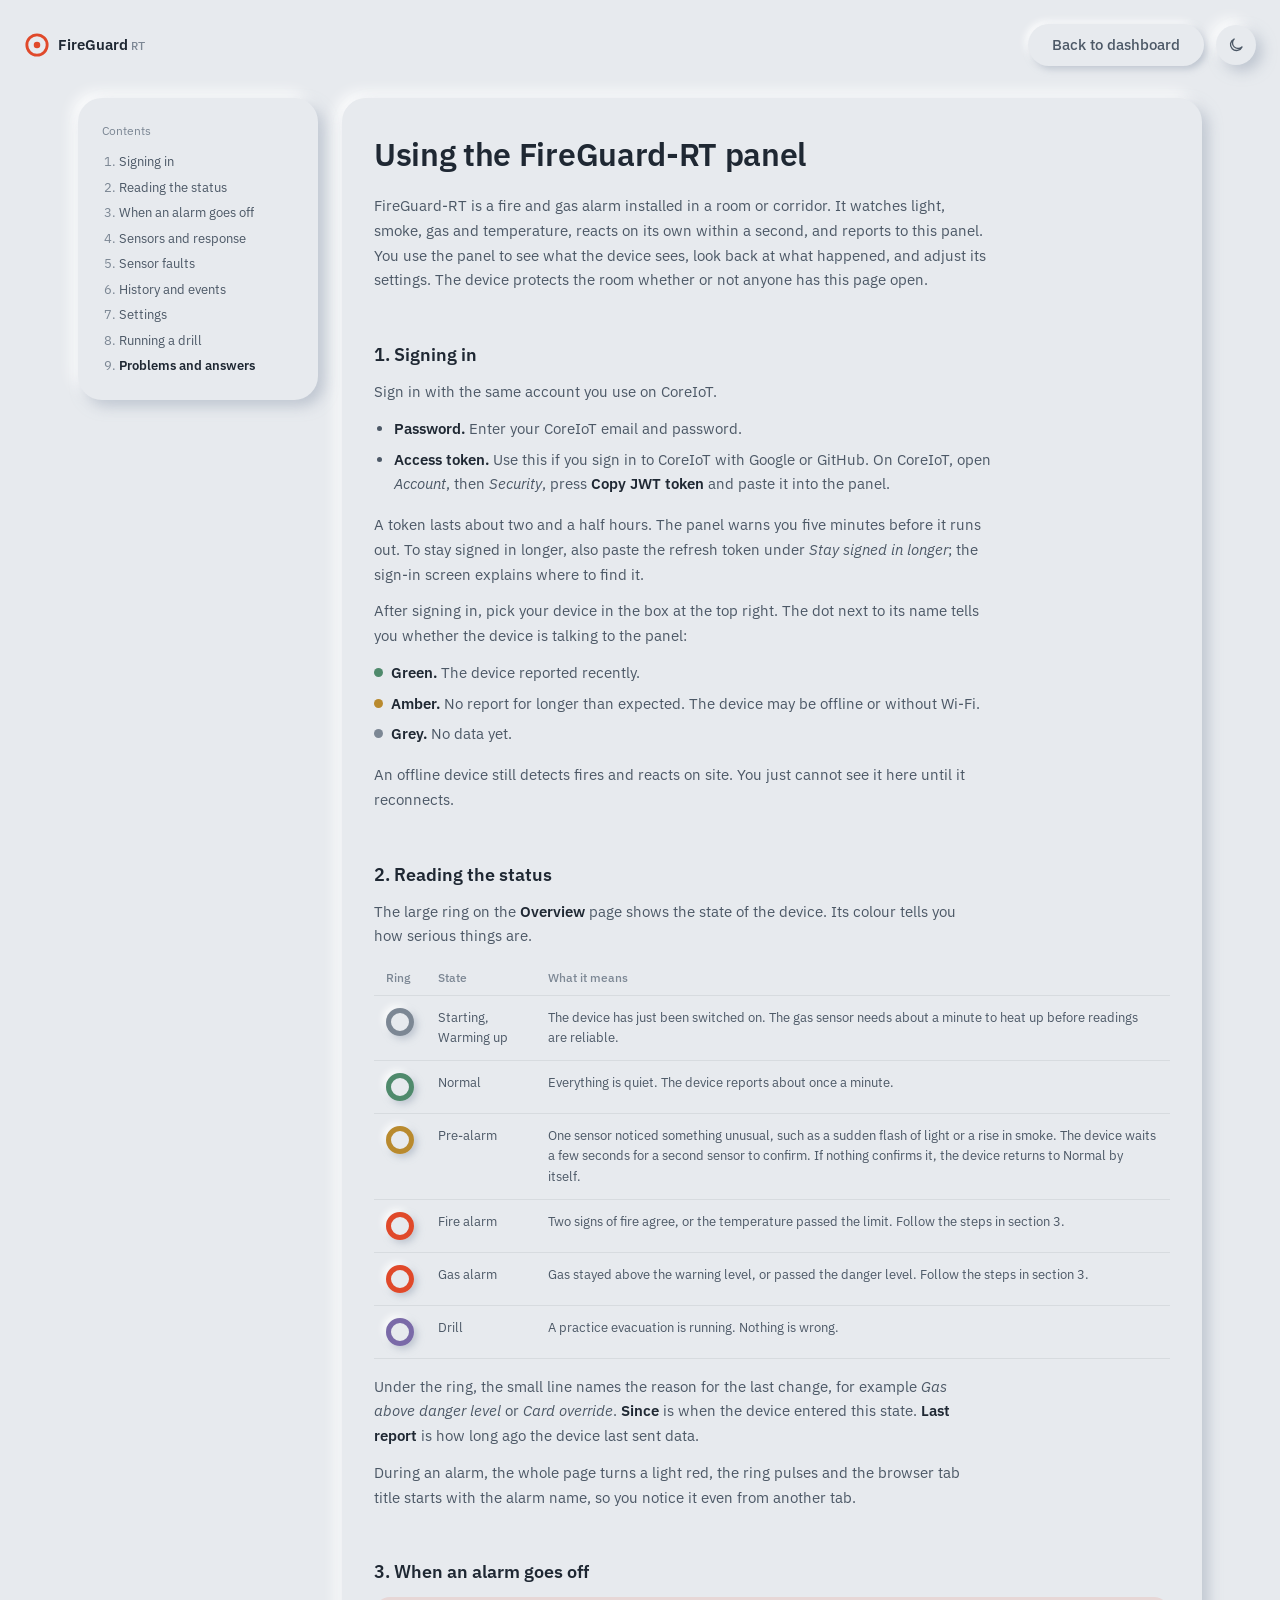
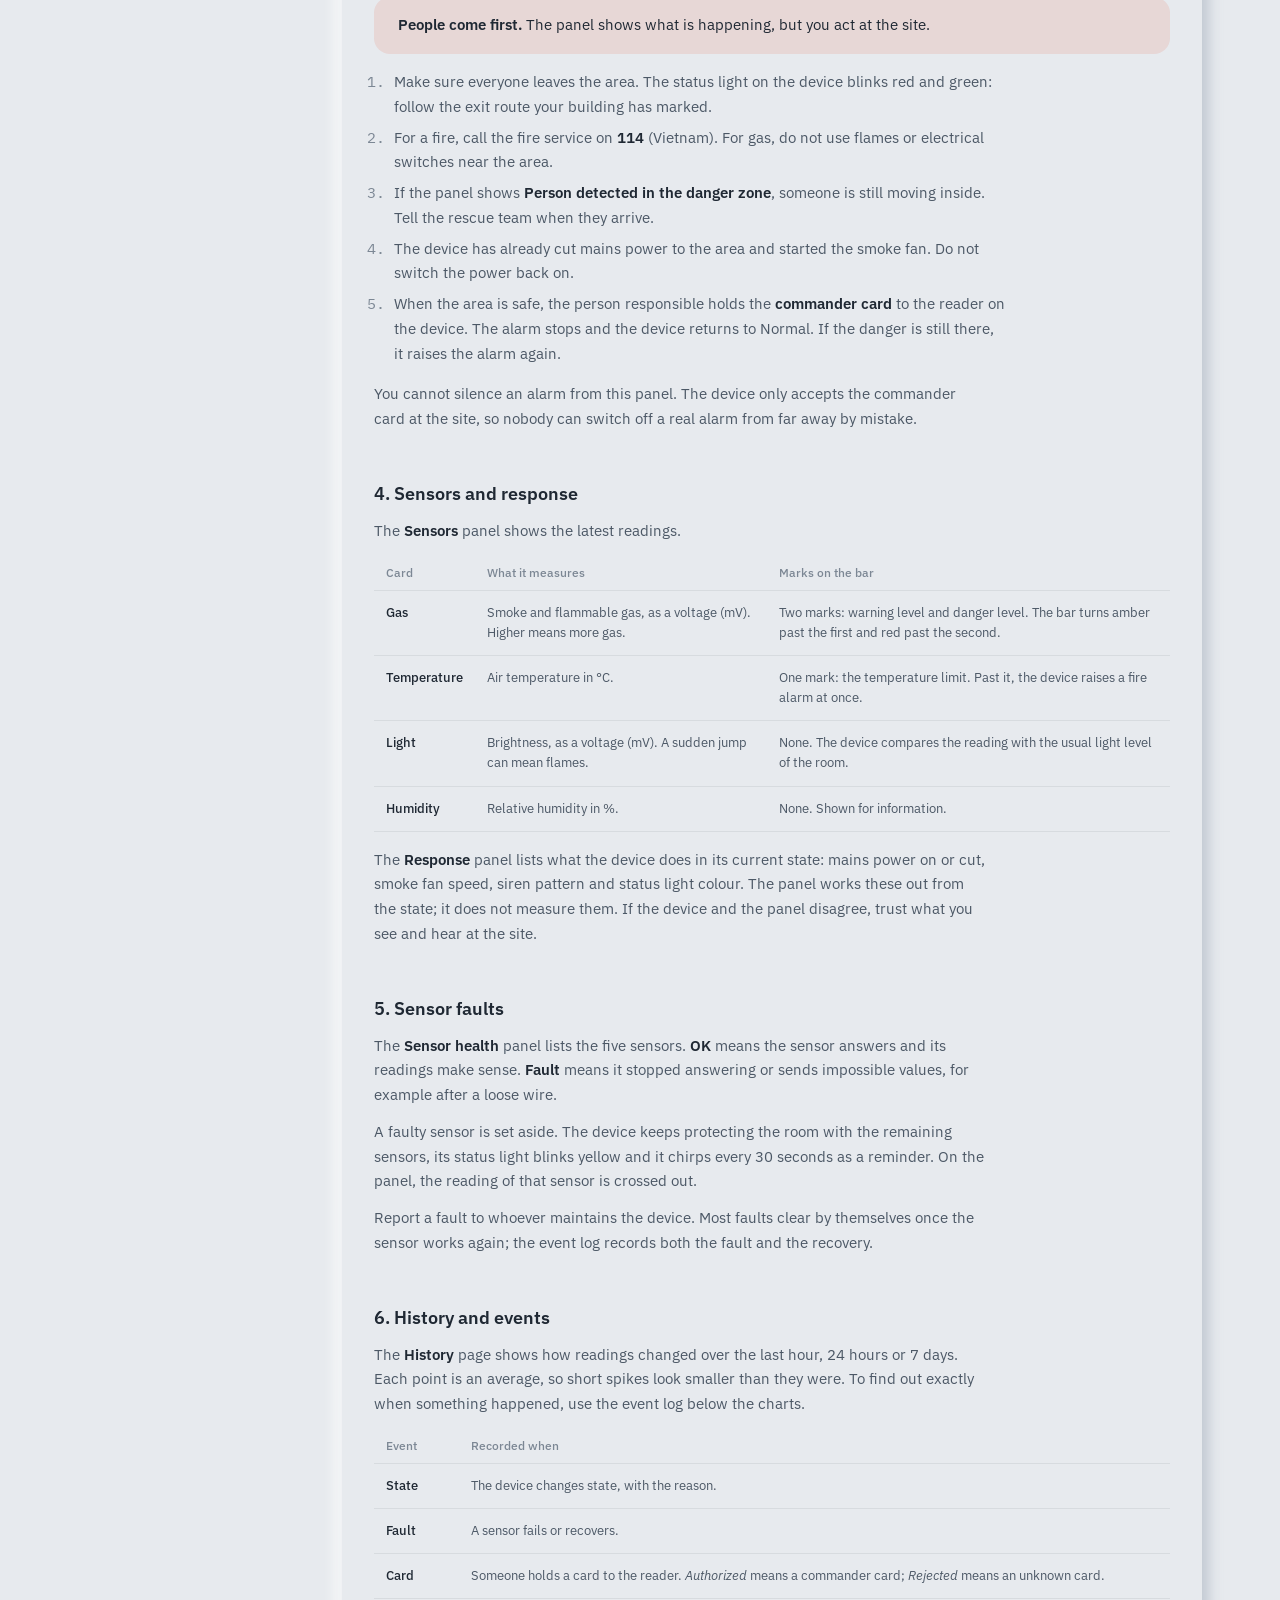
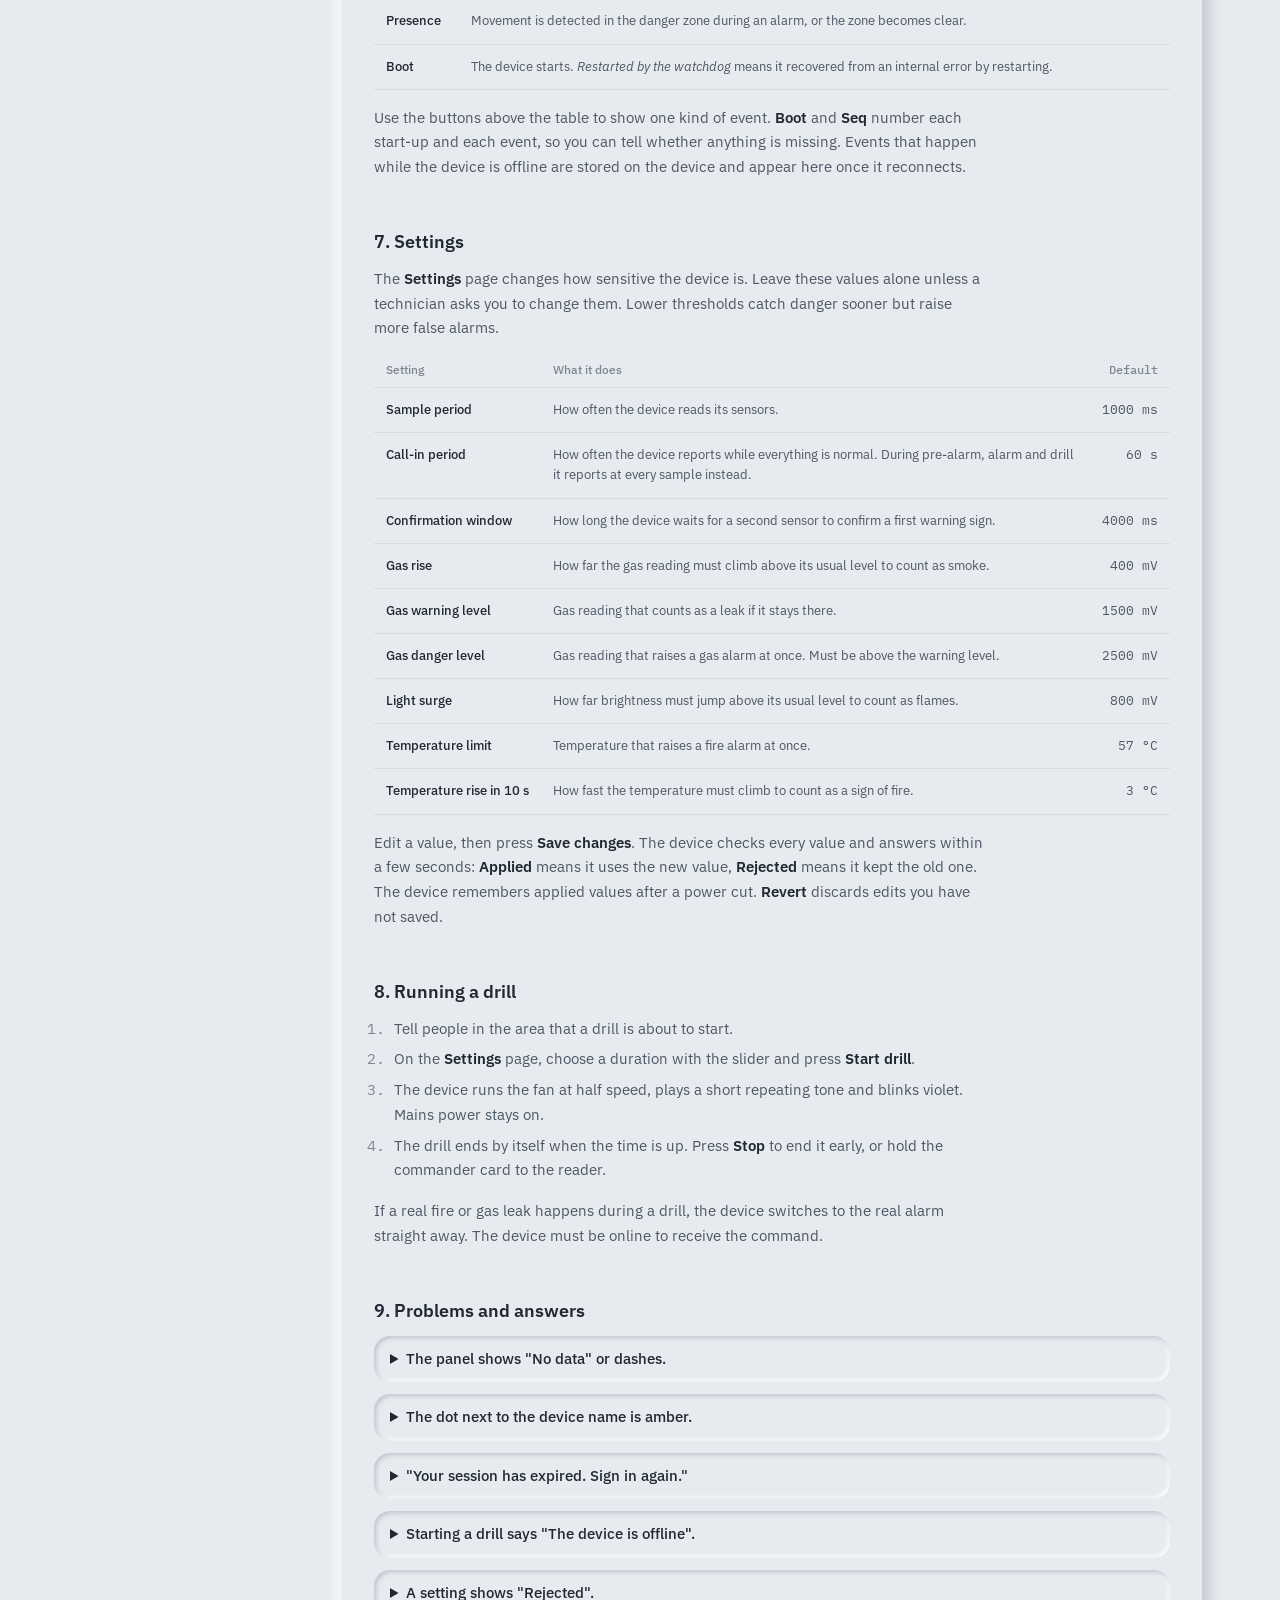
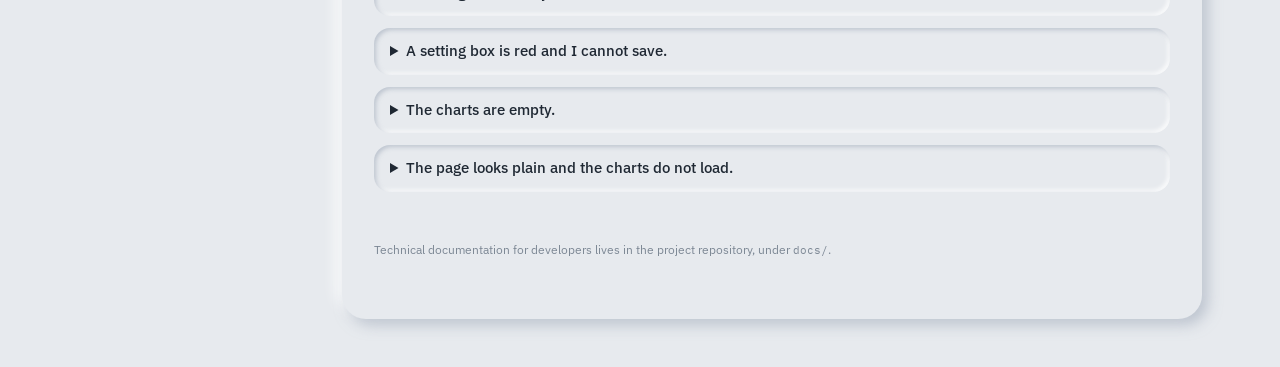
==== web/help.html @ d6ac56c2 "feat(web): add end-user help page Explain the panel to people who do not know the system design: how" ====
<!doctype html>
<html lang="en">
<head>
  <meta charset="utf-8">
  <meta name="viewport" content="width=device-width, initial-scale=1">
  <title>FireGuard-RT Help</title>
  <meta name="description" content="How to read and use the FireGuard-RT monitoring panel.">
  <meta name="color-scheme" content="light dark">
  <link rel="icon" href="data:image/svg+xml,%3Csvg xmlns='http://www.w3.org/2000/svg' viewBox='0 0 32 32'%3E%3Ccircle cx='16' cy='16' r='13' fill='none' stroke='%23e0492a' stroke-width='4'/%3E%3Ccircle cx='16' cy='16' r='4' fill='%23e0492a'/%3E%3C/svg%3E">
  <link rel="preconnect" href="https://fonts.googleapis.com">
  <link rel="preconnect" href="https://fonts.gstatic.com" crossorigin>
  <link href="https://fonts.googleapis.com/css2?family=IBM+Plex+Mono:wght@400;500&family=IBM+Plex+Sans:wght@400;500;600;700&display=swap" rel="stylesheet">
  <link rel="stylesheet" href="assets/style.css">
  <script>
    try {
      var t = localStorage.getItem('fg.theme');
      if (t) document.documentElement.dataset.theme = t;
    } catch (e) {}
  </script>
</head>
<body>
  <a class="skip" href="#main">Skip to content</a>
  <div class="shell">
    <header class="topbar">
      <a class="brand" href="index.html" aria-label="FireGuard-RT dashboard">
        <svg viewBox="0 0 32 32" class="brand__mark" aria-hidden="true"><circle cx="16" cy="16" r="12.5"/><circle cx="16" cy="16" r="4"/></svg>
        <span class="brand__name">FireGuard<span class="brand__rt">RT</span></span>
      </a>
      <div class="topbar__tools">
        <a class="btn" href="index.html">Back to dashboard</a>
        <button class="icon-btn raised" id="theme-toggle" type="button" aria-label="Switch theme"></button>
      </div>
    </header>

    <div class="help">
      <nav class="help__toc raised" aria-label="Contents">
        <p class="help__toc-title">Contents</p>
        <ol>
          <li><a href="#start">Signing in</a></li>
          <li><a href="#status">Reading the status</a></li>
          <li><a href="#alarm">When an alarm goes off</a></li>
          <li><a href="#sensors">Sensors and response</a></li>
          <li><a href="#health">Sensor faults</a></li>
          <li><a href="#history">History and events</a></li>
          <li><a href="#settings">Settings</a></li>
          <li><a href="#drill">Running a drill</a></li>
          <li><a href="#faq">Problems and answers</a></li>
        </ol>
      </nav>

      <main id="main" class="help__body raised" tabindex="-1">
        <h1>Using the FireGuard-RT panel</h1>
        <p class="help__lead">FireGuard-RT is a fire and gas alarm installed in a room or corridor. It watches light, smoke, gas and temperature, reacts on its own within a second, and reports to this panel. You use the panel to see what the device sees, look back at what happened, and adjust its settings. The device protects the room whether or not anyone has this page open.</p>

        <section id="start">
          <h2>1. Signing in</h2>
          <p>Sign in with the same account you use on CoreIoT.</p>
          <ul>
            <li><b>Password.</b> Enter your CoreIoT email and password.</li>
            <li><b>Access token.</b> Use this if you sign in to CoreIoT with Google or GitHub. On CoreIoT, open <i>Account</i>, then <i>Security</i>, press <b>Copy JWT token</b> and paste it into the panel.</li>
          </ul>
          <p>A token lasts about two and a half hours. The panel warns you five minutes before it runs out. To stay signed in longer, also paste the refresh token under <i>Stay signed in longer</i>; the sign-in screen explains where to find it.</p>
          <p>After signing in, pick your device in the box at the top right. The dot next to its name tells you whether the device is talking to the panel:</p>
          <ul class="help__legend">
            <li><span class="help__dot" style="--c: var(--ok)"></span><b>Green.</b> The device reported recently.</li>
            <li><span class="help__dot" style="--c: var(--warn)"></span><b>Amber.</b> No report for longer than expected. The device may be offline or without Wi-Fi.</li>
            <li><span class="help__dot" style="--c: var(--idle)"></span><b>Grey.</b> No data yet.</li>
          </ul>
          <p>An offline device still detects fires and reacts on site. You just cannot see it here until it reconnects.</p>
        </section>

        <section id="status">
          <h2>2. Reading the status</h2>
          <p>The large ring on the <b>Overview</b> page shows the state of the device. Its colour tells you how serious things are.</p>
          <table class="help__table">
            <thead><tr><th scope="col">Ring</th><th scope="col">State</th><th scope="col">What it means</th></tr></thead>
            <tbody>
              <tr><td><span class="help__ring" style="--c: var(--idle)"></span></td><td>Starting, Warming up</td><td>The device has just been switched on. The gas sensor needs about a minute to heat up before readings are reliable.</td></tr>
              <tr><td><span class="help__ring" style="--c: var(--ok)"></span></td><td>Normal</td><td>Everything is quiet. The device reports about once a minute.</td></tr>
              <tr><td><span class="help__ring" style="--c: var(--warn)"></span></td><td>Pre-alarm</td><td>One sensor noticed something unusual, such as a sudden flash of light or a rise in smoke. The device waits a few seconds for a second sensor to confirm. If nothing confirms it, the device returns to Normal by itself.</td></tr>
              <tr><td><span class="help__ring" style="--c: var(--alarm)"></span></td><td>Fire alarm</td><td>Two signs of fire agree, or the temperature passed the limit. Follow the steps in section 3.</td></tr>
              <tr><td><span class="help__ring" style="--c: var(--alarm)"></span></td><td>Gas alarm</td><td>Gas stayed above the warning level, or passed the danger level. Follow the steps in section 3.</td></tr>
              <tr><td><span class="help__ring" style="--c: var(--drill)"></span></td><td>Drill</td><td>A practice evacuation is running. Nothing is wrong.</td></tr>
            </tbody>
          </table>
          <p>Under the ring, the small line names the reason for the last change, for example <i>Gas above danger level</i> or <i>Card override</i>. <b>Since</b> is when the device entered this state. <b>Last report</b> is how long ago the device last sent data.</p>
          <p>During an alarm, the whole page turns a light red, the ring pulses and the browser tab title starts with the alarm name, so you notice it even from another tab.</p>
        </section>

        <section id="alarm">
          <h2>3. When an alarm goes off</h2>
          <div class="help__callout">
            <p><b>People come first.</b> The panel shows what is happening, but you act at the site.</p>
          </div>
          <ol class="help__steps">
            <li>Make sure everyone leaves the area. The status light on the device blinks red and green: follow the exit route your building has marked.</li>
            <li>For a fire, call the fire service on <b>114</b> (Vietnam). For gas, do not use flames or electrical switches near the area.</li>
            <li>If the panel shows <b>Person detected in the danger zone</b>, someone is still moving inside. Tell the rescue team when they arrive.</li>
            <li>The device has already cut mains power to the area and started the smoke fan. Do not switch the power back on.</li>
            <li>When the area is safe, the person responsible holds the <b>commander card</b> to the reader on the device. The alarm stops and the device returns to Normal. If the danger is still there, it raises the alarm again.</li>
          </ol>
          <p>You cannot silence an alarm from this panel. The device only accepts the commander card at the site, so nobody can switch off a real alarm from far away by mistake.</p>
        </section>

        <section id="sensors">
          <h2>4. Sensors and response</h2>
          <p>The <b>Sensors</b> panel shows the latest readings.</p>
          <table class="help__table">
            <thead><tr><th scope="col">Card</th><th scope="col">What it measures</th><th scope="col">Marks on the bar</th></tr></thead>
            <tbody>
              <tr><td>Gas</td><td>Smoke and flammable gas, as a voltage (mV). Higher means more gas.</td><td>Two marks: warning level and danger level. The bar turns amber past the first and red past the second.</td></tr>
              <tr><td>Temperature</td><td>Air temperature in °C.</td><td>One mark: the temperature limit. Past it, the device raises a fire alarm at once.</td></tr>
              <tr><td>Light</td><td>Brightness, as a voltage (mV). A sudden jump can mean flames.</td><td>None. The device compares the reading with the usual light level of the room.</td></tr>
              <tr><td>Humidity</td><td>Relative humidity in %.</td><td>None. Shown for information.</td></tr>
            </tbody>
          </table>
          <p>The <b>Response</b> panel lists what the device does in its current state: mains power on or cut, smoke fan speed, siren pattern and status light colour. The panel works these out from the state; it does not measure them. If the device and the panel disagree, trust what you see and hear at the site.</p>
        </section>

        <section id="health">
          <h2>5. Sensor faults</h2>
          <p>The <b>Sensor health</b> panel lists the five sensors. <b>OK</b> means the sensor answers and its readings make sense. <b>Fault</b> means it stopped answering or sends impossible values, for example after a loose wire.</p>
          <p>A faulty sensor is set aside. The device keeps protecting the room with the remaining sensors, its status light blinks yellow and it chirps every 30 seconds as a reminder. On the panel, the reading of that sensor is crossed out.</p>
          <p>Report a fault to whoever maintains the device. Most faults clear by themselves once the sensor works again; the event log records both the fault and the recovery.</p>
        </section>

        <section id="history">
          <h2>6. History and events</h2>
          <p>The <b>History</b> page shows how readings changed over the last hour, 24 hours or 7 days. Each point is an average, so short spikes look smaller than they were. To find out exactly when something happened, use the event log below the charts.</p>
          <table class="help__table">
            <thead><tr><th scope="col">Event</th><th scope="col">Recorded when</th></tr></thead>
            <tbody>
              <tr><td>State</td><td>The device changes state, with the reason.</td></tr>
              <tr><td>Fault</td><td>A sensor fails or recovers.</td></tr>
              <tr><td>Card</td><td>Someone holds a card to the reader. <i>Authorized</i> means a commander card; <i>Rejected</i> means an unknown card.</td></tr>
              <tr><td>Presence</td><td>Movement is detected in the danger zone during an alarm, or the zone becomes clear.</td></tr>
              <tr><td>Boot</td><td>The device starts. <i>Restarted by the watchdog</i> means it recovered from an internal error by restarting.</td></tr>
            </tbody>
          </table>
          <p>Use the buttons above the table to show one kind of event. <b>Boot</b> and <b>Seq</b> number each start-up and each event, so you can tell whether anything is missing. Events that happen while the device is offline are stored on the device and appear here once it reconnects.</p>
        </section>

        <section id="settings">
          <h2>7. Settings</h2>
          <p>The <b>Settings</b> page changes how sensitive the device is. Leave these values alone unless a technician asks you to change them. Lower thresholds catch danger sooner but raise more false alarms.</p>
          <table class="help__table">
            <thead><tr><th scope="col">Setting</th><th scope="col">What it does</th><th scope="col" class="num">Default</th></tr></thead>
            <tbody>
              <tr><td>Sample period</td><td>How often the device reads its sensors.</td><td class="num">1000 ms</td></tr>
              <tr><td>Call-in period</td><td>How often the device reports while everything is normal. During pre-alarm, alarm and drill it reports at every sample instead.</td><td class="num">60 s</td></tr>
              <tr><td>Confirmation window</td><td>How long the device waits for a second sensor to confirm a first warning sign.</td><td class="num">4000 ms</td></tr>
              <tr><td>Gas rise</td><td>How far the gas reading must climb above its usual level to count as smoke.</td><td class="num">400 mV</td></tr>
              <tr><td>Gas warning level</td><td>Gas reading that counts as a leak if it stays there.</td><td class="num">1500 mV</td></tr>
              <tr><td>Gas danger level</td><td>Gas reading that raises a gas alarm at once. Must be above the warning level.</td><td class="num">2500 mV</td></tr>
              <tr><td>Light surge</td><td>How far brightness must jump above its usual level to count as flames.</td><td class="num">800 mV</td></tr>
              <tr><td>Temperature limit</td><td>Temperature that raises a fire alarm at once.</td><td class="num">57 °C</td></tr>
              <tr><td>Temperature rise in 10 s</td><td>How fast the temperature must climb to count as a sign of fire.</td><td class="num">3 °C</td></tr>
            </tbody>
          </table>
          <p>Edit a value, then press <b>Save changes</b>. The device checks every value and answers within a few seconds: <b>Applied</b> means it uses the new value, <b>Rejected</b> means it kept the old one. The device remembers applied values after a power cut. <b>Revert</b> discards edits you have not saved.</p>
        </section>

        <section id="drill">
          <h2>8. Running a drill</h2>
          <ol class="help__steps">
            <li>Tell people in the area that a drill is about to start.</li>
            <li>On the <b>Settings</b> page, choose a duration with the slider and press <b>Start drill</b>.</li>
            <li>The device runs the fan at half speed, plays a short repeating tone and blinks violet. Mains power stays on.</li>
            <li>The drill ends by itself when the time is up. Press <b>Stop</b> to end it early, or hold the commander card to the reader.</li>
          </ol>
          <p>If a real fire or gas leak happens during a drill, the device switches to the real alarm straight away. The device must be online to receive the command.</p>
        </section>

        <section id="faq">
          <h2>9. Problems and answers</h2>
          <details class="help__faq">
            <summary>The panel shows "No data" or dashes.</summary>
            <p>The device has not reported to CoreIoT yet. Check that it has power and Wi-Fi. A newly started device needs about a minute before its first report.</p>
          </details>
          <details class="help__faq">
            <summary>The dot next to the device name is amber.</summary>
            <p>The device has not reported for longer than its call-in period. It may have lost Wi-Fi. It still protects the room; reports resume when it reconnects, including any events it stored meanwhile.</p>
          </details>
          <details class="help__faq">
            <summary>"Your session has expired. Sign in again."</summary>
            <p>Your password session or access token ran out. Sign in again. With an access token, copy a fresh one from CoreIoT first.</p>
          </details>
          <details class="help__faq">
            <summary>Starting a drill says "The device is offline".</summary>
            <p>Commands only reach a connected device. Wait for the dot to turn green and try again.</p>
          </details>
          <details class="help__faq">
            <summary>A setting shows "Rejected".</summary>
            <p>The value was outside what the device accepts, for example a danger level below the warning level. The device kept its previous value. Correct the number and save again.</p>
          </details>
          <details class="help__faq">
            <summary>A setting box is red and I cannot save.</summary>
            <p>The value under the box explains the allowed range. Bring every red box back into range, or press <b>Revert</b>.</p>
          </details>
          <details class="help__faq">
            <summary>The charts are empty.</summary>
            <p>The device sent no readings in the selected range. Pick a longer range, or check that the device is online.</p>
          </details>
          <details class="help__faq">
            <summary>The page looks plain and the charts do not load.</summary>
            <p>The panel loads its fonts and chart library from the internet. Check your connection and reload the page.</p>
          </details>
        </section>

        <p class="help__foot">Technical documentation for developers lives in the project repository, under <code>docs/</code>.</p>
      </main>
    </div>
  </div>
  <script src="assets/help.js"></script>
</body>
</html>
---- web/assets/style.css ----
/* FireGuard-RT Monitor */

:root {
  color-scheme: light;
  --bg: #e7eaee;
  --surface: #e7eaee;
  --shade: rgba(155, 166, 182, 0.55);
  --shine: rgba(255, 255, 255, 0.92);
  --ink: #1f2833;
  --ink-2: #4c5866;
  --ink-3: #7c8794;
  --line: rgba(31, 40, 51, 0.08);

  --alarm: #e0492a;
  --alarm-soft: rgba(224, 73, 42, 0.12);
  --ok: #4f8a6c;
  --warn: #b98a2e;
  --drill: #7a6aa8;
  --idle: #7c8794;

  --s1: 4px; --s2: 8px; --s3: 12px; --s4: 16px; --s5: 24px; --s6: 32px; --s7: 48px;
  --r-sm: 10px; --r-md: 16px; --r-lg: 24px; --r-pill: 999px;

  --raise: 6px 6px 14px var(--shade), -6px -6px 14px var(--shine);
  --raise-sm: 3px 3px 7px var(--shade), -3px -3px 7px var(--shine);
  --press: inset 3px 3px 7px var(--shade), inset -3px -3px 7px var(--shine);
  --press-sm: inset 2px 2px 4px var(--shade), inset -2px -2px 4px var(--shine);

  --font: "IBM Plex Sans", ui-sans-serif, system-ui, -apple-system, "Segoe UI", sans-serif;
  --mono: "IBM Plex Mono", ui-monospace, "SFMono-Regular", Consolas, monospace;
  --t-xs: 0.75rem; --t-sm: 0.8125rem; --t-md: 0.9375rem; --t-lg: 1.125rem; --t-xl: 1.5rem; --t-2xl: 2rem;
  --ease: cubic-bezier(0.2, 0.7, 0.2, 1);
}

:root[data-theme="dark"] {
  color-scheme: dark;
  --bg: #23272d;
  --surface: #23272d;
  --shade: rgba(10, 12, 15, 0.62);
  --shine: rgba(58, 64, 73, 0.55);
  --ink: #e6e9ed;
  --ink-2: #aab2bc;
  --ink-3: #7d8691;
  --line: rgba(230, 233, 237, 0.08);
  --alarm: #f0603f;
  --alarm-soft: rgba(240, 96, 63, 0.16);
  --ok: #6fae8c;
  --warn: #d2a650;
  --drill: #a08fd0;
  --idle: #8b949f;
}

@media (prefers-color-scheme: dark) {
  :root:not([data-theme="light"]) {
    color-scheme: dark;
    --bg: #23272d;
    --surface: #23272d;
    --shade: rgba(10, 12, 15, 0.62);
    --shine: rgba(58, 64, 73, 0.55);
    --ink: #e6e9ed;
    --ink-2: #aab2bc;
    --ink-3: #7d8691;
    --line: rgba(230, 233, 237, 0.08);
    --alarm: #f0603f;
    --alarm-soft: rgba(240, 96, 63, 0.16);
    --ok: #6fae8c;
    --warn: #d2a650;
    --drill: #a08fd0;
    --idle: #8b949f;
  }
}

*, *::before, *::after { box-sizing: border-box; }
html { -webkit-text-size-adjust: 100%; }
body {
  margin: 0;
  min-height: 100vh;
  background: var(--bg);
  color: var(--ink);
  font: 400 var(--t-md)/1.5 var(--font);
  
  -webkit-font-smoothing: antialiased;
  transition: background-color 0.4s var(--ease);
}
body.is-alarm { --surface: color-mix(in srgb, var(--bg) 95%, var(--alarm)); background: var(--surface); }
h1, h2, h3, p { margin: 0; }
h1 { font-size: var(--t-xl); font-weight: 600; letter-spacing: -0.01em; }
h2 { font-size: var(--t-md); font-weight: 600; }
button, input, select { font: inherit; color: inherit; }
::selection { background: var(--alarm-soft); color: var(--ink); }
:focus-visible { outline: 2px solid color-mix(in srgb, var(--ink) 55%, transparent); outline-offset: 3px; border-radius: var(--r-sm); }
* { scrollbar-width: thin; scrollbar-color: var(--ink-3) transparent; }
[hidden] { display: none !important; }
.sr-only { position: absolute; width: 1px; height: 1px; overflow: hidden; clip: rect(0 0 0 0); white-space: nowrap; }
.skip { position: absolute; left: var(--s4); top: -100px; padding: var(--s2) var(--s3); background: var(--surface); box-shadow: var(--raise-sm); border-radius: var(--r-sm); z-index: 10; }
.skip:focus { top: var(--s3); }
.num, .mono { font-family: var(--mono); font-variant-numeric: tabular-nums; }

/* Material */
.raised { background: var(--surface); border-radius: var(--r-lg); box-shadow: var(--raise); }
.well { background: var(--surface); border-radius: var(--r-md); box-shadow: var(--press); border: 0; }

/* Brand */
.brand { display: inline-flex; align-items: center; gap: var(--s2); color: var(--ink); text-decoration: none; font-weight: 600; }
.brand__mark { width: 26px; height: 26px; fill: none; stroke: var(--alarm); stroke-width: 3.5; }
.brand__mark circle:last-child { fill: var(--alarm); stroke: none; }
.brand__rt { margin-left: 3px; font-family: var(--mono); font-size: var(--t-xs); color: var(--ink-3); font-weight: 500; }
.brand--large { justify-content: center; width: 72px; height: 72px; border-radius: 50%; box-shadow: var(--raise); margin: 0 auto var(--s4); }
.brand--large .brand__mark { width: 34px; height: 34px; }

/* Buttons */
.btn {
  display: inline-flex; align-items: center; justify-content: center; gap: var(--s2);
  text-decoration: none;
  min-height: 42px; padding: 0 var(--s5);
  border: 0; border-radius: var(--r-pill);
  background: var(--surface); color: var(--ink-2); font-weight: 500;
  box-shadow: var(--raise-sm); cursor: pointer;
  transition: box-shadow 0.18s var(--ease), color 0.18s var(--ease), transform 0.18s var(--ease);
}
.btn:hover { color: var(--ink); }
.btn:active { box-shadow: var(--press-sm); transform: translateY(1px); }
.btn:disabled { cursor: not-allowed; opacity: 0.5; box-shadow: none; }
.btn--primary { color: var(--ink); font-weight: 600; }
.btn--primary::before { content: ""; width: 6px; height: 6px; border-radius: 50%; background: var(--ink-3); transition: background 0.18s; }
.btn--primary:not(:disabled):hover::before { background: var(--alarm); }
.btn.is-busy { pointer-events: none; color: var(--ink-3); }
.btn.is-busy::before { animation: pulse-dot 0.9s infinite alternate; }
@keyframes pulse-dot { to { opacity: 0.2; } }

.icon-btn {
  width: 40px; height: 40px; display: inline-grid; place-items: center;
  border: 0; border-radius: 50%; cursor: pointer; color: var(--ink-2);
  transition: box-shadow 0.18s var(--ease), color 0.18s;
}
.icon-btn:hover { color: var(--ink); }
.icon-btn:active { box-shadow: var(--press-sm); }
.icon-btn svg { width: 18px; height: 18px; fill: none; stroke: currentColor; stroke-width: 1.8; stroke-linecap: round; stroke-linejoin: round; }

.link { color: var(--ink-2); font-size: var(--t-sm); text-decoration: none; border-bottom: 1px solid var(--line); }
.link:hover { color: var(--ink); border-color: var(--ink-3); }

/* Fields */
.field { display: grid; gap: var(--s2); }
.field__label { font-size: var(--t-sm); color: var(--ink-2); display: flex; justify-content: space-between; gap: var(--s2); }
.field__label output { font-family: var(--mono); color: var(--ink); }
input.well, select.well {
  width: 100%; min-height: 44px; padding: 0 var(--s4); outline: none;
  transition: box-shadow 0.18s var(--ease);
}
input.well:focus-visible { box-shadow: var(--press), 0 0 0 2px color-mix(in srgb, var(--ink) 30%, transparent); }
input.well[aria-invalid="true"] { box-shadow: var(--press), 0 0 0 2px var(--alarm); }
.form-error { color: var(--alarm); font-size: var(--t-sm); }
.form-status { font-size: var(--t-sm); color: var(--ink-2); min-height: 1.5em; }
.form-status.is-error { color: var(--alarm); }

.slider { -webkit-appearance: none; appearance: none; width: 100%; height: 10px; border-radius: var(--r-pill); background: var(--surface); box-shadow: var(--press-sm); }
.slider::-webkit-slider-thumb { -webkit-appearance: none; width: 24px; height: 24px; border-radius: 50%; background: var(--surface); box-shadow: var(--raise-sm); cursor: grab; }
.slider::-moz-range-thumb { width: 24px; height: 24px; border: 0; border-radius: 50%; background: var(--surface); box-shadow: var(--raise-sm); cursor: grab; }

/* Login */
.login { min-height: 100vh; display: grid; place-items: center; padding: var(--s5) var(--s4); }
.login__panel { width: min(400px, 100%); padding: var(--s7) var(--s6) var(--s6); display: grid; gap: var(--s4); }
.login__title { text-align: center; font-size: var(--t-xl); }
.login__lead { text-align: center; color: var(--ink-2); font-size: var(--t-sm); margin-bottom: var(--s2); }
.login__note { text-align: center; color: var(--ink-3); font-size: var(--t-xs); }
.login .btn { margin-top: var(--s2); }
.login__mode { justify-self: center; }
.login__group { display: grid; gap: var(--s4); }
.login__steps { margin: 0; padding-left: 1.2em; display: grid; gap: 4px; font-size: var(--t-sm); color: var(--ink-2); }
.login__token { width: 100%; min-height: 88px; padding: var(--s3) var(--s4); resize: vertical; font-family: var(--mono); font-size: var(--t-xs); line-height: 1.5; outline: none; word-break: break-all; }
.login__token:focus-visible { box-shadow: var(--press), 0 0 0 2px color-mix(in srgb, var(--ink) 30%, transparent); }
.login__token[aria-invalid="true"] { box-shadow: var(--press), 0 0 0 2px var(--alarm); }
.login__more { font-size: var(--t-sm); color: var(--ink-2); }
.login__more summary { cursor: pointer; color: var(--ink-2); }
.login__more summary:hover { color: var(--ink); }
.login__more p { margin: var(--s2) 0 var(--s3); font-size: var(--t-xs); color: var(--ink-3); }
.login__more code { font-family: var(--mono); }

/* Shell */
.shell { max-width: 1280px; margin: 0 auto; padding: var(--s5) var(--s5) var(--s7); }
.topbar { display: flex; align-items: center; gap: var(--s5); margin-bottom: var(--s6); flex-wrap: wrap; }
.topbar__tools { margin-left: auto; display: flex; align-items: center; gap: var(--s3); }
main:focus { outline: none; }

.segmented { display: inline-flex; padding: 5px; gap: 4px; border-radius: var(--r-pill); box-shadow: var(--press); }
.segmented__item {
  padding: 8px 18px; border-radius: var(--r-pill); border: 0; background: transparent;
  color: var(--ink-3); font-size: var(--t-sm); font-weight: 500; text-decoration: none; cursor: pointer;
  transition: color 0.18s, box-shadow 0.22s var(--ease);
}
.segmented__item:hover { color: var(--ink); }
.segmented__item[aria-current="page"], .segmented__item[aria-checked="true"] { background: var(--surface); color: var(--ink); box-shadow: var(--raise-sm); }
.segmented--small .segmented__item { padding: 6px 14px; }

.device-pick { position: relative; display: inline-flex; align-items: center; gap: var(--s2); padding: 0 var(--s2) 0 var(--s4); min-height: 40px; border-radius: var(--r-pill); box-shadow: var(--press-sm); }
.device-pick__select { appearance: none; border: 0; background: transparent; padding: 0 22px 0 0; font-size: var(--t-sm); color: var(--ink); max-width: 200px; cursor: pointer; outline: none;
  background-image: linear-gradient(45deg, transparent 50%, var(--ink-3) 50%), linear-gradient(-45deg, transparent 50%, var(--ink-3) 50%);
  background-position: calc(100% - 9px) 55%, calc(100% - 4px) 55%; background-size: 5px 5px; background-repeat: no-repeat; }
.device-pick__select option { background: var(--bg); color: var(--ink); }
.conn-dot { width: 8px; height: 8px; border-radius: 50%; background: var(--idle); flex: none; }
.conn-dot[data-conn="live"] { background: var(--ok); }
.conn-dot[data-conn="stale"] { background: var(--warn); }

.page-head { display: flex; align-items: center; justify-content: space-between; gap: var(--s4); margin-bottom: var(--s5); flex-wrap: wrap; }
.page-head__aside { color: var(--ink-3); font-size: var(--t-sm); font-family: var(--mono); }
.panel-head { display: flex; align-items: baseline; justify-content: space-between; gap: var(--s3); margin-bottom: var(--s4); flex-wrap: wrap; }
.panel-head__aside { font-size: var(--t-xs); color: var(--ink-3); }

/* Overview */
.overview {
  display: grid; gap: var(--s5);
  grid-template-columns: minmax(280px, 340px) 1fr 1fr;
  grid-template-areas: "status readings readings" "status outputs health" "recent recent recent";
}
.status { grid-area: status; padding: var(--s6) var(--s5); display: flex; flex-direction: column; align-items: center; gap: var(--s5); }
.readings { grid-area: readings; padding: var(--s5); }
.outputs { grid-area: outputs; padding: var(--s5); }
.health { grid-area: health; padding: var(--s5); }
.recent { grid-area: recent; padding: var(--s5); }

/* the dial: signature element */
.dial { --c: var(--idle); position: relative; width: 220px; aspect-ratio: 1; border-radius: 50%; box-shadow: var(--raise); display: grid; place-items: center; }
.dial__ring { position: absolute; inset: 0; transform: rotate(-90deg); }
.dial__track { fill: none; stroke: var(--line); stroke-width: 10; }
.dial__arc { fill: none; stroke: var(--c); stroke-width: 10; stroke-linecap: round; stroke-dasharray: 578; stroke-dashoffset: 578; transition: stroke-dashoffset 0.9s var(--ease), stroke 0.4s; }
.dial__face { width: 150px; aspect-ratio: 1; border-radius: 50%; box-shadow: var(--press); display: grid; place-content: center; text-align: center; gap: 2px; padding: var(--s3); }
.dial__state { font-size: var(--t-lg); font-weight: 600; color: var(--c); letter-spacing: 0.01em; transition: color 0.4s; }
.dial__cause { font-size: var(--t-xs); color: var(--ink-3); }
.dial[data-state="NORMAL"] { --c: var(--ok); }
.dial[data-state="PRE_ALARM"] { --c: var(--warn); }
.dial[data-state="DRILL"] { --c: var(--drill); }
.dial[data-state="ALARM_FIRE"], .dial[data-state="ALARM_GAS"] { --c: var(--alarm); }
.dial[data-state="ALARM_FIRE"] .dial__state, .dial[data-state="ALARM_GAS"] .dial__state { font-size: var(--t-xl); }
.dial.is-alarm::after { content: ""; position: absolute; inset: -6px; border-radius: 50%; border: 2px solid var(--alarm); opacity: 0; animation: ring 1.6s var(--ease) infinite; }
@keyframes ring { 0% { transform: scale(0.96); opacity: 0.55; } 100% { transform: scale(1.12); opacity: 0; } }

.status__meta { margin: 0; width: 100%; display: grid; gap: var(--s2); }
.status__meta div { display: flex; justify-content: space-between; gap: var(--s3); font-size: var(--t-sm); padding: var(--s2) 0; border-bottom: 1px solid var(--line); }
.status__meta div:last-child { border-bottom: 0; }
.status__meta dt { color: var(--ink-3); }
.status__meta dd { margin: 0; font-family: var(--mono); font-variant-numeric: tabular-nums; color: var(--ink); text-align: right; overflow: hidden; text-overflow: ellipsis; white-space: nowrap; }

.trapped { display: flex; align-items: center; gap: var(--s3); width: 100%; padding: var(--s3) var(--s4); border-radius: var(--r-md); background: var(--alarm-soft); color: var(--alarm); font-size: var(--t-sm); font-weight: 600; }
.trapped svg { width: 22px; height: 22px; flex: none; fill: none; stroke: currentColor; stroke-width: 1.8; stroke-linecap: round; stroke-linejoin: round; }
.trapped svg circle { fill: currentColor; stroke: none; }

.gauges { list-style: none; margin: 0; padding: 0; display: grid; gap: var(--s4); grid-template-columns: repeat(4, 1fr); }
.gauge { padding: var(--s4); border-radius: var(--r-md); box-shadow: var(--press); display: grid; gap: var(--s2); min-width: 0; }
.gauge__name { font-size: var(--t-xs); color: var(--ink-3); display: flex; justify-content: space-between; gap: var(--s2); }
.gauge__value { font-family: var(--mono); font-variant-numeric: tabular-nums; font-size: var(--t-2xl); font-weight: 500; line-height: 1.1; letter-spacing: -0.02em; }
.gauge__unit { font-size: var(--t-sm); color: var(--ink-3); margin-left: 3px; letter-spacing: 0; }
.gauge__bar { position: relative; height: 6px; border-radius: var(--r-pill); background: var(--line); overflow: visible; }
.gauge__fill { position: absolute; inset: 0; border-radius: inherit; background: var(--ink-3); transform-origin: left center; transform: scaleX(0); transition: transform 0.6s var(--ease), background 0.3s; }
.gauge__tick { position: absolute; top: -3px; width: 2px; height: 12px; border-radius: 1px; background: var(--ink-3); opacity: 0.6; }
.gauge__note { font-size: var(--t-xs); color: var(--ink-3); min-height: 1.2em; }
.gauge[data-level="warn"] .gauge__fill { background: var(--warn); }
.gauge[data-level="alarm"] .gauge__fill { background: var(--alarm); }
.gauge[data-level="alarm"] .gauge__value { color: var(--alarm); }
.gauge[data-fault="true"] .gauge__value { color: var(--ink-3); text-decoration: line-through; text-decoration-thickness: 1px; }
.gauge[data-fault="true"] .gauge__note { color: var(--warn); }
.gauge.is-loading .gauge__value { color: transparent; background: var(--line); border-radius: 8px; width: 70%; }

.switches { list-style: none; margin: 0; padding: 0; display: grid; gap: var(--s3); }
.switch { display: flex; align-items: center; gap: var(--s3); font-size: var(--t-sm); }
.switch__icon { width: 36px; height: 36px; border-radius: 50%; display: grid; place-items: center; box-shadow: var(--raise-sm); color: var(--ink-3); flex: none; transition: box-shadow 0.25s, color 0.25s; }
.switch__icon svg { width: 18px; height: 18px; fill: none; stroke: currentColor; stroke-width: 1.8; stroke-linecap: round; stroke-linejoin: round; }
.switch__name { color: var(--ink-2); }
.switch__value { margin-left: auto; font-family: var(--mono); font-variant-numeric: tabular-nums; color: var(--ink-3); }
.switch[data-on="true"] .switch__icon { box-shadow: var(--press-sm); color: var(--ink); }
.switch[data-on="true"] .switch__value { color: var(--ink); }
body.is-alarm .switch[data-on="true"] .switch__icon { color: var(--alarm); }
.switch[data-on="true"] .spin { animation: spin 1.2s linear infinite; transform-origin: 50% 50%; }
@keyframes spin { to { transform: rotate(360deg); } }

.health__list { list-style: none; margin: 0; padding: 0; display: grid; gap: var(--s2); }
.health__item { display: flex; align-items: center; gap: var(--s3); font-size: var(--t-sm); padding: var(--s2) 0; border-bottom: 1px solid var(--line); }
.health__item:last-child { border-bottom: 0; }
.health__dot { width: 8px; height: 8px; border-radius: 50%; background: var(--ok); flex: none; }
.health__item[data-ok="false"] .health__dot { background: var(--warn); box-shadow: 0 0 0 4px color-mix(in srgb, var(--warn) 20%, transparent); }
.health__item[data-ok="unknown"] .health__dot { background: var(--idle); }
.health__state { margin-left: auto; color: var(--ink-3); font-size: var(--t-xs); }
.health__item[data-ok="false"] .health__state { color: var(--warn); }

.timeline { list-style: none; margin: 0; padding: 0; display: grid; grid-template-columns: repeat(auto-fill, minmax(220px, 1fr)); gap: var(--s3); }
.tl { padding: var(--s3) var(--s4); border-radius: var(--r-md); box-shadow: var(--press-sm); display: grid; gap: 2px; font-size: var(--t-sm); }
.tl__time { font-family: var(--mono); font-size: var(--t-xs); color: var(--ink-3); }
.tl__text { color: var(--ink); }
.tl[data-tone="alarm"] .tl__text { color: var(--alarm); font-weight: 600; }
.tl[data-tone="warn"] .tl__text { color: var(--warn); }

.empty { color: var(--ink-3); font-size: var(--t-sm); padding: var(--s4) 0; }

/* History */
.charts { display: grid; grid-template-columns: 1fr 1fr; gap: var(--s5); margin-bottom: var(--s5); }
.chart { padding: var(--s5); min-width: 0; }
.chart__well { position: relative; height: 260px; padding: var(--s3); }
.chart__well canvas { width: 100% !important; height: 100% !important; }
.chart__well.is-loading::after { content: "Loading"; position: absolute; inset: 0; display: grid; place-items: center; color: var(--ink-3); font-size: var(--t-sm); }
.chart__well .empty { position: absolute; inset: 0; display: grid; place-items: center; }

.events { padding: var(--s5); }
.chips { display: flex; flex-wrap: wrap; gap: var(--s2); }
.chip { border: 0; padding: 6px 14px; border-radius: var(--r-pill); background: var(--surface); box-shadow: var(--raise-sm); color: var(--ink-2); font-size: var(--t-xs); font-weight: 500; cursor: pointer; transition: box-shadow 0.18s, color 0.18s; }
.chip:hover { color: var(--ink); }
.chip[aria-pressed="true"] { box-shadow: var(--press-sm); color: var(--ink); }
.table-wrap { overflow-x: auto; border-radius: var(--r-md); box-shadow: var(--press); padding: var(--s2) var(--s4); max-height: 520px; overflow-y: auto; }
.table { width: 100%; border-collapse: collapse; font-size: var(--t-sm); }
.table th { text-align: left; font-weight: 500; color: var(--ink-3); font-size: var(--t-xs); padding: var(--s3) var(--s3) var(--s2); position: sticky; top: 0; background: var(--surface); }
.table td { padding: var(--s3); border-top: 1px solid var(--line); vertical-align: top; }
.table td:first-child { font-family: var(--mono); font-variant-numeric: tabular-nums; white-space: nowrap; color: var(--ink-2); }
.table .num { text-align: right; font-family: var(--mono); font-variant-numeric: tabular-nums; color: var(--ink-3); }
.table tr[data-tone="alarm"] td:nth-child(3) { color: var(--alarm); font-weight: 600; }
.table tr[data-tone="warn"] td:nth-child(3) { color: var(--warn); }
.tag { display: inline-block; padding: 2px 10px; border-radius: var(--r-pill); box-shadow: var(--raise-sm); font-size: var(--t-xs); color: var(--ink-2); }

/* Settings */
.settings { display: grid; grid-template-columns: 1fr minmax(300px, 380px); gap: var(--s5); align-items: start; }
.config { padding: var(--s5); }
.config__groups { display: grid; gap: var(--s5); }
.cgroup { display: grid; gap: var(--s3); border: 0; margin: 0; padding: 0; min-width: 0; }
.cgroup__title { font-size: var(--t-sm); color: var(--ink-3); font-weight: 500; padding: 0; margin-bottom: var(--s3); }
.cgroup__grid { display: grid; grid-template-columns: repeat(auto-fill, minmax(220px, 1fr)); gap: var(--s4); }
.cfield { display: grid; gap: 6px; }
.cfield__top { display: flex; justify-content: space-between; align-items: baseline; gap: var(--s2); font-size: var(--t-sm); color: var(--ink-2); }
.cfield__ack { font-size: var(--t-xs); color: var(--ink-3); }
.cfield__ack[data-ack="applied"] { color: var(--ok); }
.cfield__ack[data-ack="rejected"] { color: var(--alarm); }
.cfield__input { position: relative; }
.cfield__input input { padding-right: 56px; font-family: var(--mono); font-variant-numeric: tabular-nums; }
.cfield__unit { position: absolute; right: var(--s4); top: 50%; transform: translateY(-50%); font-size: var(--t-xs); color: var(--ink-3); pointer-events: none; }
.cfield__hint { font-size: var(--t-xs); color: var(--ink-3); }
.cfield__hint.is-error { color: var(--alarm); }
.cfield.is-dirty .cfield__top span:first-child::after { content: " (edited)"; color: var(--ink-3); font-size: var(--t-xs); }
.config__foot { display: flex; align-items: center; gap: var(--s3); margin-top: var(--s5); padding-top: var(--s4); border-top: 1px solid var(--line); flex-wrap: wrap; }
.config__foot .form-status { margin-right: auto; }

.drill { padding: var(--s5); display: grid; gap: var(--s4); }
.drill__text { font-size: var(--t-sm); color: var(--ink-2); }
.drill__actions { display: flex; gap: var(--s3); }
.drill__actions .btn { flex: 1; }

/* Toast */
.toast { position: fixed; left: 50%; bottom: var(--s5); transform: translateX(-50%); padding: var(--s3) var(--s5); border-radius: var(--r-pill); background: var(--surface); box-shadow: var(--raise); font-size: var(--t-sm); z-index: 20; max-width: calc(100% - 32px); }
.toast.is-error { color: var(--alarm); }

/* Responsive */
@media (max-width: 1080px) {
  .overview { grid-template-columns: 1fr 1fr; grid-template-areas: "status readings" "status readings" "outputs health" "recent recent"; }
  .gauges { grid-template-columns: repeat(2, 1fr); }
  .charts { grid-template-columns: 1fr; }
  .settings { grid-template-columns: 1fr; }
}
@media (max-width: 720px) {
  .shell { padding: var(--s4) var(--s4) var(--s6); }
  .topbar { gap: var(--s3); margin-bottom: var(--s5); }
  .topbar .segmented { order: 3; width: 100%; justify-content: space-between; }
  .topbar .segmented__item { flex: 1; text-align: center; padding: 8px 6px; }
  .topbar__tools { gap: var(--s2); }
  .device-pick__select { max-width: 104px; }
  .brand__rt { display: none; }
  .table th:nth-child(2), .table td:nth-child(2), .table th:nth-child(n+4), .table td:nth-child(n+4) { display: none; }
  .table td:first-child { white-space: normal; width: 5.5em; }
  .overview { grid-template-columns: 1fr; grid-template-areas: "status" "readings" "outputs" "health" "recent"; gap: var(--s4); }
  .gauge__value { font-size: var(--t-xl); }
  .gauges { gap: var(--s3); }
  .dial { width: 190px; }
  .dial__face { width: 130px; }
  .chart__well { height: 220px; }
  .login__panel { padding: var(--s6) var(--s5) var(--s5); }
}

@media (prefers-reduced-motion: reduce) {
  *, *::before, *::after { animation-duration: 0.01ms !important; animation-iteration-count: 1 !important; transition-duration: 0.01ms !important; }
}

/* Help page */
.help { display: grid; grid-template-columns: 240px minmax(0, 860px); justify-content: center; gap: var(--s5); align-items: start; }
.help__toc { position: sticky; top: var(--s5); padding: var(--s5); font-size: var(--t-sm); }
.help__toc-title { color: var(--ink-3); font-size: var(--t-xs); margin-bottom: var(--s3); }
.help__toc ol { margin: 0; padding-left: 1.3em; display: grid; gap: 6px; color: var(--ink-3); }
.help__toc a { color: var(--ink-2); text-decoration: none; }
.help__toc a:hover, .help__toc a[aria-current="true"] { color: var(--ink); }
.help__toc a[aria-current="true"] { font-weight: 600; }
.help__body { padding: var(--s6) var(--s6) var(--s7); }
.help__body:focus { outline: none; }
.help__body h1 { font-size: var(--t-2xl); margin-bottom: var(--s4); }
.help__body h2 { font-size: var(--t-lg); margin: var(--s7) 0 var(--s3); scroll-margin-top: var(--s5); }
.help__body section { scroll-margin-top: var(--s5); }
.help__body p, .help__body li { color: var(--ink-2); line-height: 1.65; max-width: 68ch; }
.help__body p { margin: 0 0 var(--s3); }
.help__body b { color: var(--ink); font-weight: 600; }
.help__body ul, .help__body ol { margin: 0 0 var(--s4); padding-left: 1.3em; display: grid; gap: 6px; }
.help__body code { font-family: var(--mono); font-size: 0.9em; }
.help__lead { font-size: var(--t-md); }
.help__legend { list-style: none; padding-left: 0 !important; }
.help__legend li { display: block; }
.help__dot { display: inline-block; width: 9px; height: 9px; margin-right: var(--s2); border-radius: 50%; background: var(--c); transform: translateY(-1px); }
.help__ring { display: inline-block; width: 28px; height: 28px; border-radius: 50%; border: 5px solid var(--c); box-shadow: var(--raise-sm); vertical-align: middle; }
.help__table { width: 100%; border-collapse: collapse; margin: var(--s2) 0 var(--s4); font-size: var(--t-sm); }
.help__table th { text-align: left; color: var(--ink-3); font-weight: 500; font-size: var(--t-xs); padding: var(--s2) var(--s3); border-bottom: 1px solid var(--line); }
.help__table td { padding: var(--s3); border-bottom: 1px solid var(--line); vertical-align: top; color: var(--ink-2); line-height: 1.55; }
.help__table td:first-child { color: var(--ink); font-weight: 500; white-space: nowrap; }
.help__table .num { text-align: right; font-family: var(--mono); font-variant-numeric: tabular-nums; white-space: nowrap; }
.help__callout { padding: var(--s4) var(--s5); border-radius: var(--r-md); background: var(--alarm-soft); margin-bottom: var(--s4); }
.help__callout p { margin: 0; color: var(--ink); }
.help__steps li::marker { color: var(--ink-3); font-family: var(--mono); }
.help__faq { padding: var(--s3) var(--s4); border-radius: var(--r-md); box-shadow: var(--press-sm); margin-bottom: var(--s3); }
.help__faq summary { cursor: pointer; color: var(--ink); font-weight: 500; }
.help__faq p { margin: var(--s3) 0 0; }
.help__foot { margin-top: var(--s7) !important; font-size: var(--t-xs); color: var(--ink-3) !important; }
.help-link { font-size: var(--t-xs); color: var(--ink-3); text-decoration: none; border-bottom: 1px solid var(--line); }
.help-link:hover { color: var(--ink); }

@media (max-width: 900px) {
  .help { grid-template-columns: minmax(0, 1fr); }
  .help__toc { position: static; }
  .help__body { padding: var(--s5) var(--s4) var(--s6); }
}
@media (max-width: 720px) {
  .help__table td:first-child { white-space: normal; }
  .help__body h1 { font-size: var(--t-xl); }
}
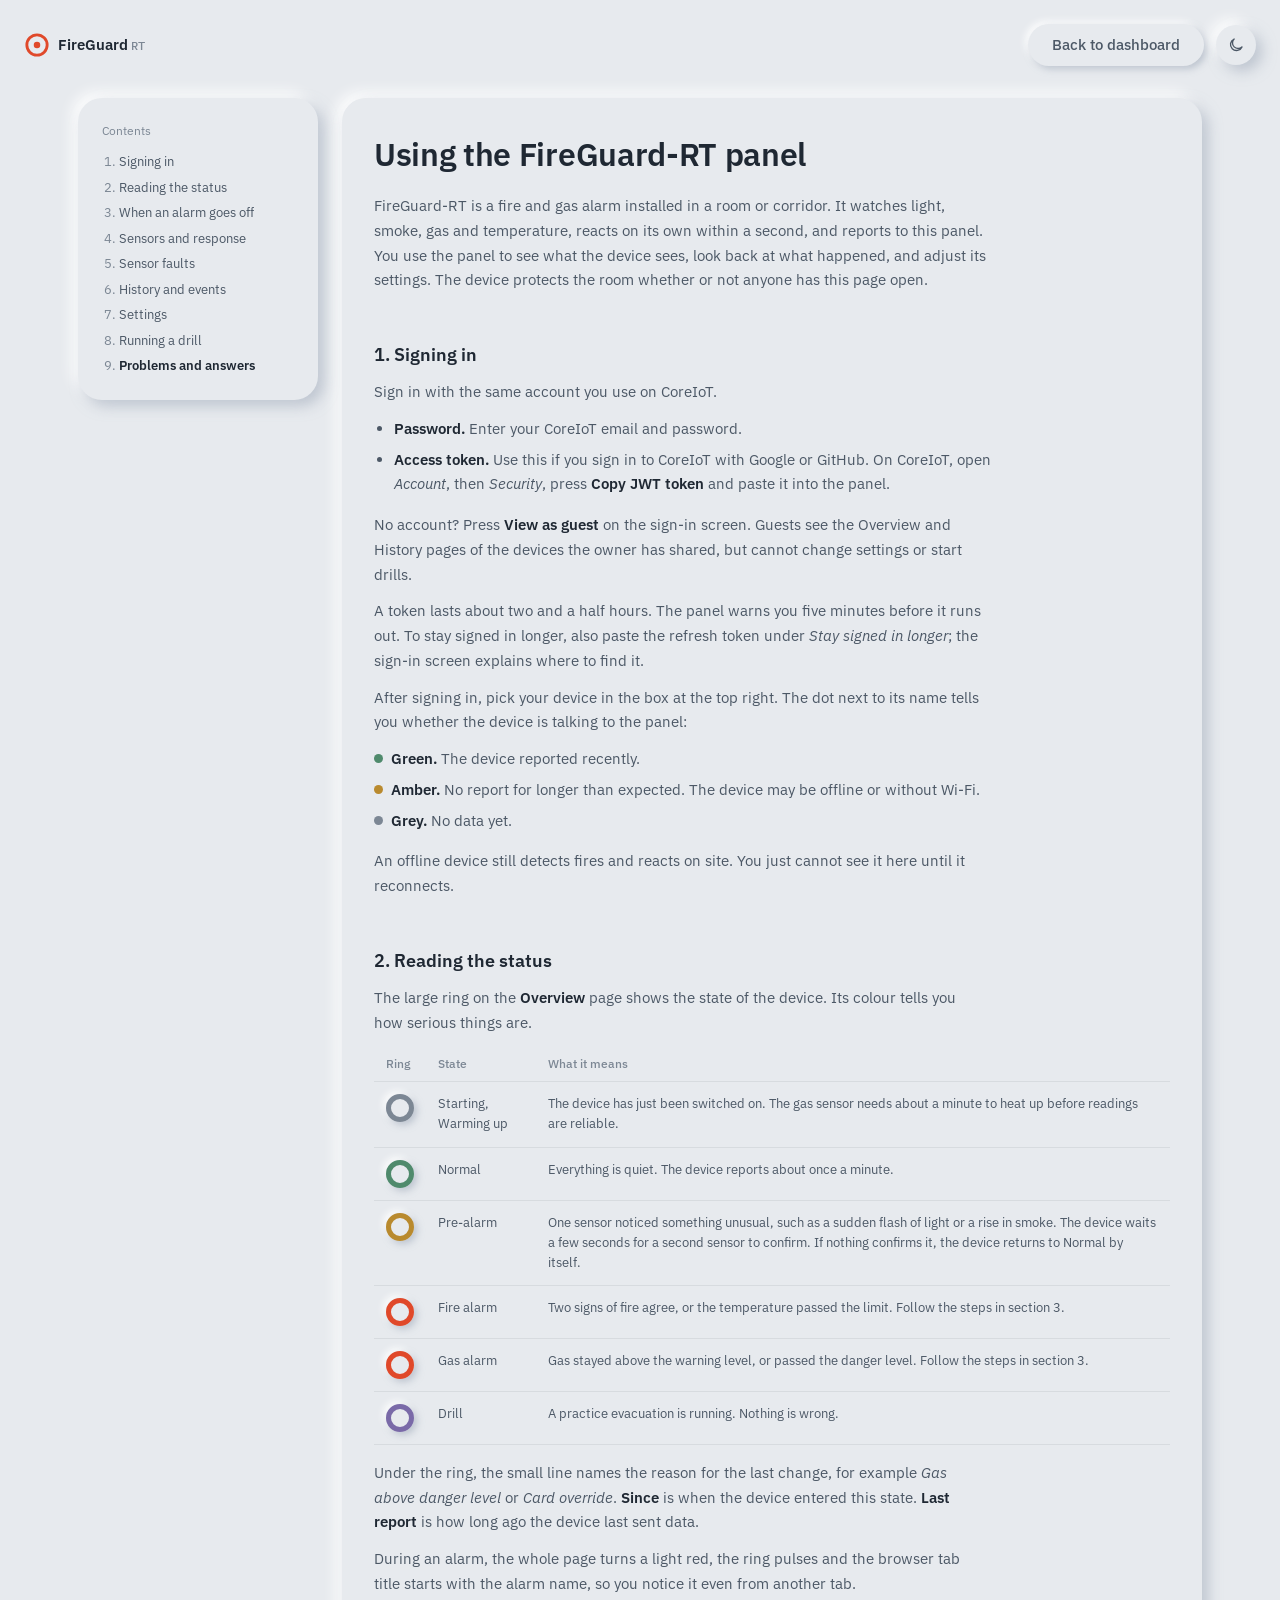
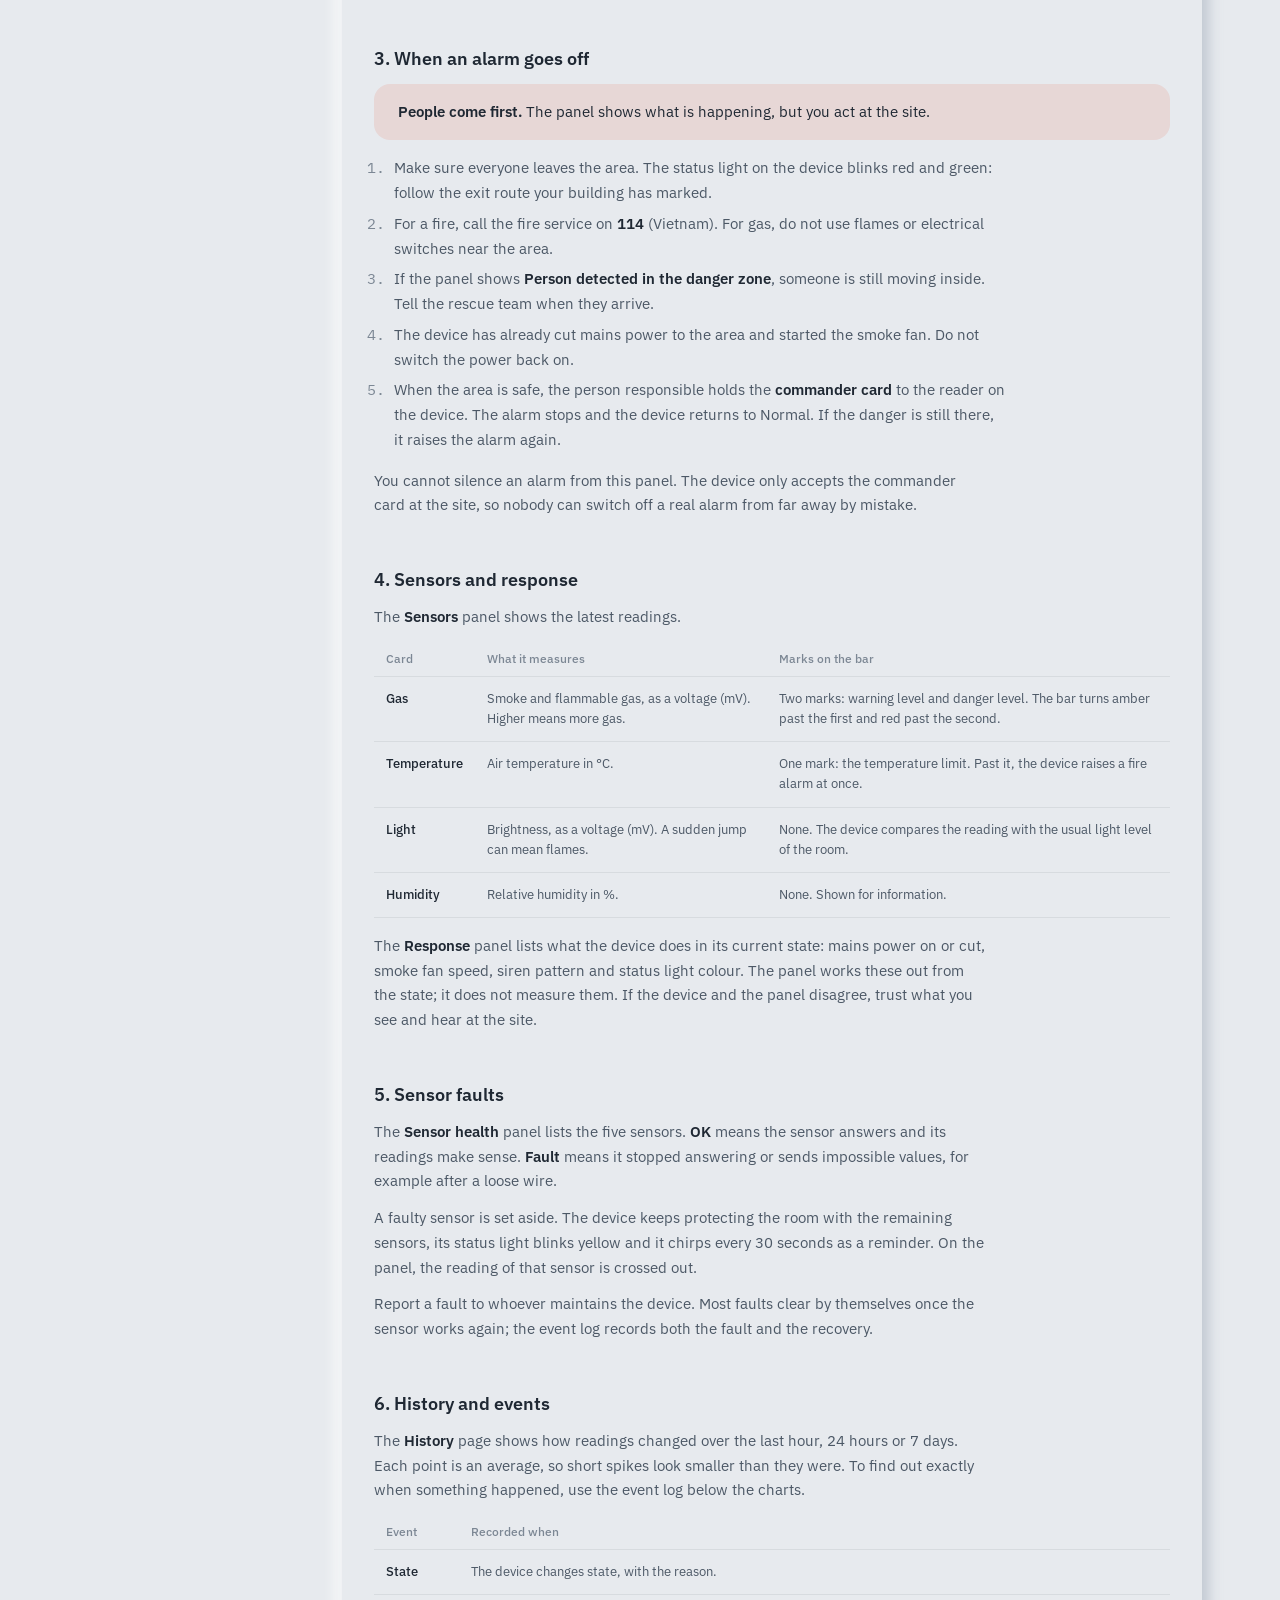
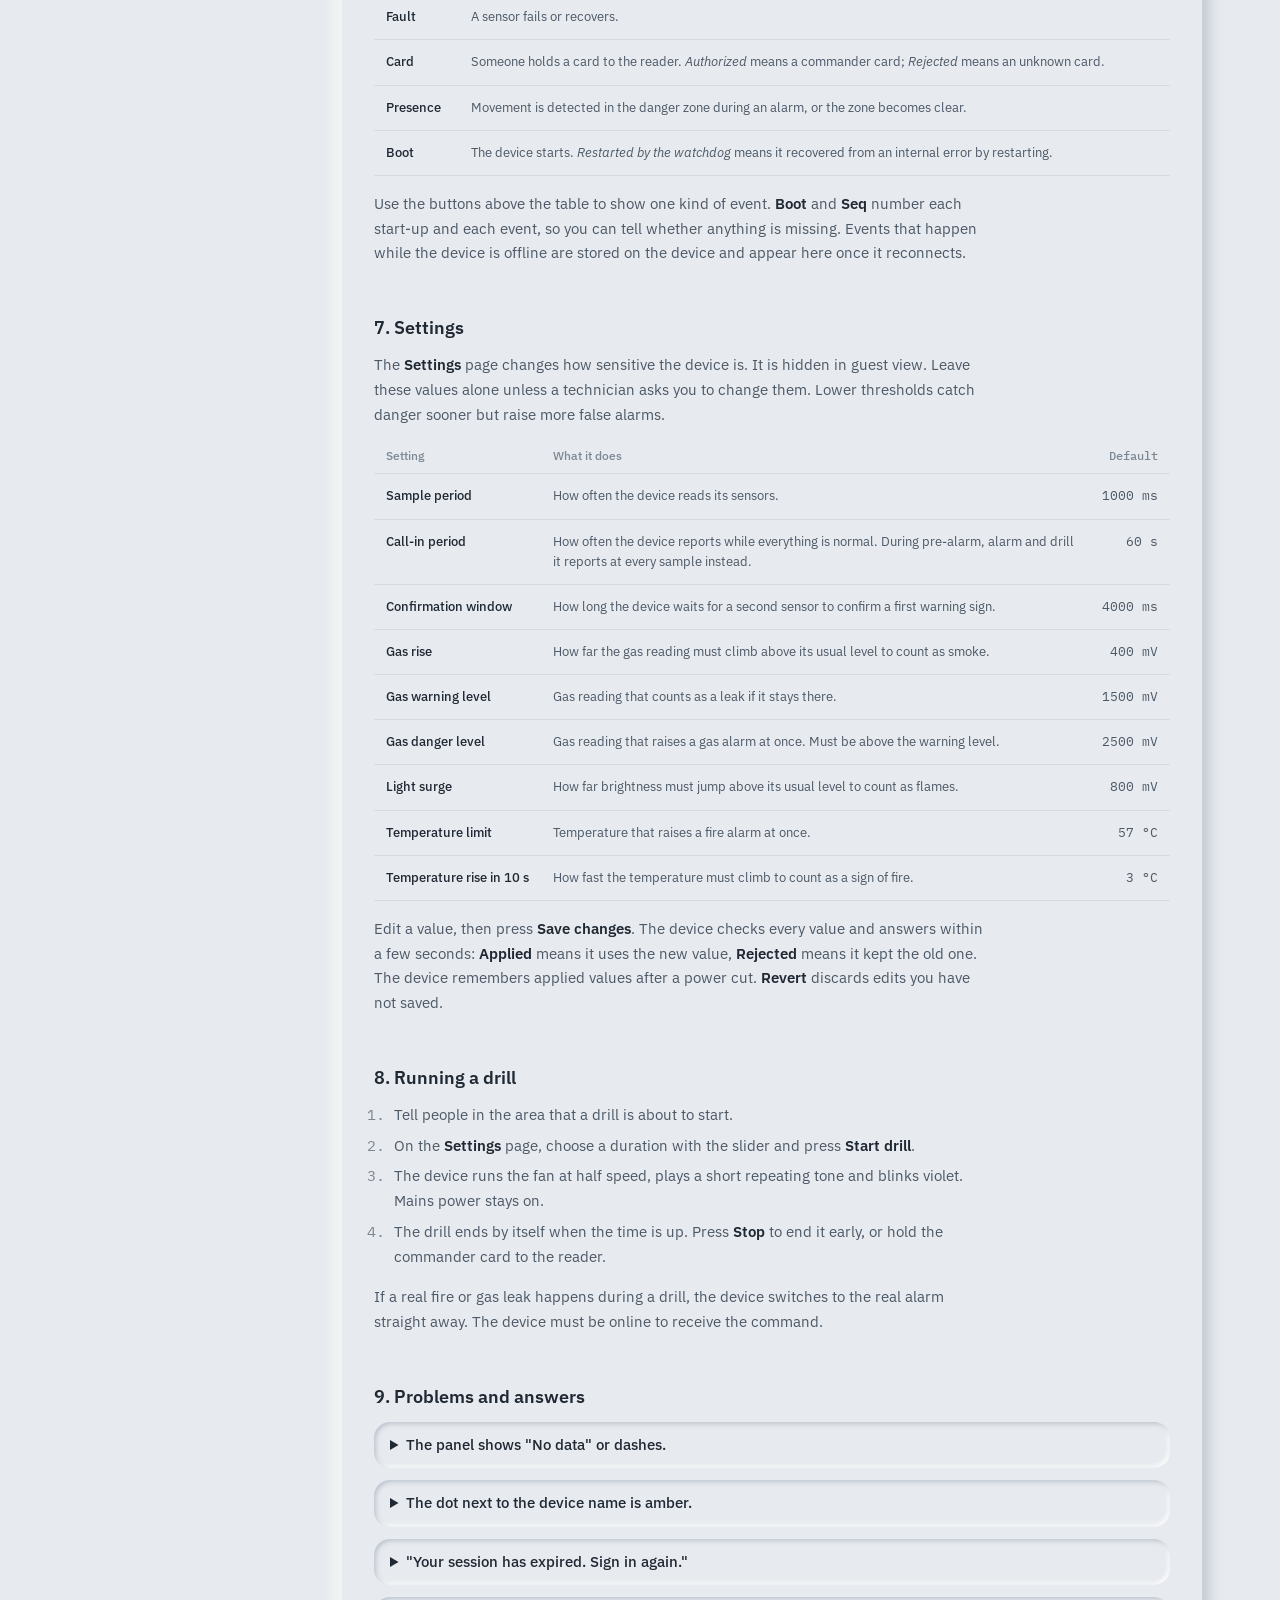
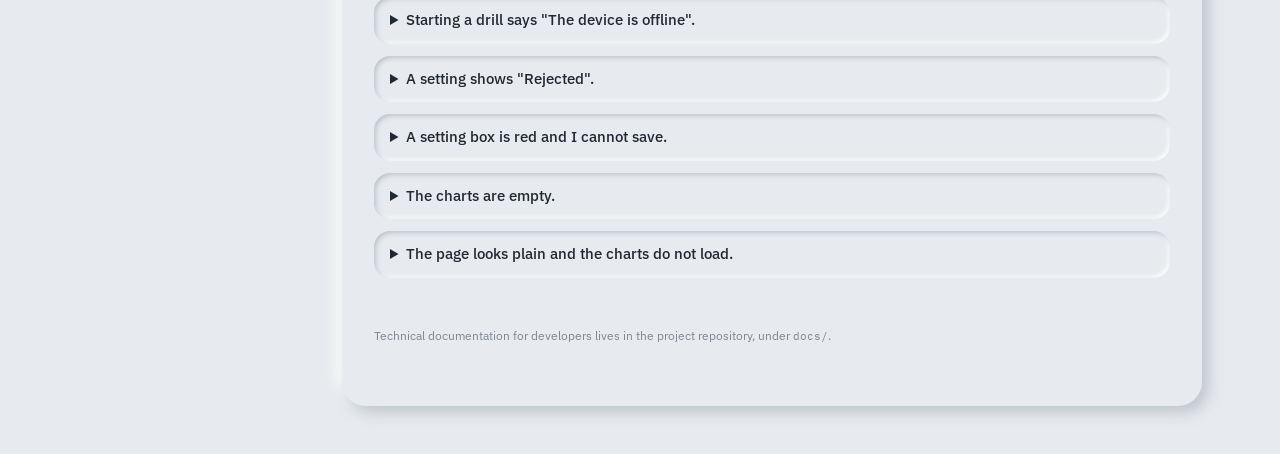
==== commit 32c2f165: "feat(web): add read-only guest view Let visitors watch shared devices without an account by signing " ====
--- a/web/help.html
+++ b/web/help.html
@@ -59,6 +59,7 @@
             <li><b>Password.</b> Enter your CoreIoT email and password.</li>
             <li><b>Access token.</b> Use this if you sign in to CoreIoT with Google or GitHub. On CoreIoT, open <i>Account</i>, then <i>Security</i>, press <b>Copy JWT token</b> and paste it into the panel.</li>
           </ul>
+          <p>No account? Press <b>View as guest</b> on the sign-in screen. Guests see the Overview and History pages of the devices the owner has shared, but cannot change settings or start drills.</p>
           <p>A token lasts about two and a half hours. The panel warns you five minutes before it runs out. To stay signed in longer, also paste the refresh token under <i>Stay signed in longer</i>; the sign-in screen explains where to find it.</p>
           <p>After signing in, pick your device in the box at the top right. The dot next to its name tells you whether the device is talking to the panel:</p>
           <ul class="help__legend">
@@ -142,7 +143,7 @@
 
         <section id="settings">
           <h2>7. Settings</h2>
-          <p>The <b>Settings</b> page changes how sensitive the device is. Leave these values alone unless a technician asks you to change them. Lower thresholds catch danger sooner but raise more false alarms.</p>
+          <p>The <b>Settings</b> page changes how sensitive the device is. It is hidden in guest view. Leave these values alone unless a technician asks you to change them. Lower thresholds catch danger sooner but raise more false alarms.</p>
           <table class="help__table">
             <thead><tr><th scope="col">Setting</th><th scope="col">What it does</th><th scope="col" class="num">Default</th></tr></thead>
             <tbody>
--- a/web/assets/style.css
+++ b/web/assets/style.css
@@ -373,6 +373,14 @@
 @media (prefers-reduced-motion: reduce) {
   *, *::before, *::after { animation-duration: 0.01ms !important; animation-iteration-count: 1 !important; transition-duration: 0.01ms !important; }
 }
+
+/* Guest view */
+.login__or { display: grid; }
+.login__or .btn { width: 100%; }
+.guest-badge { font-size: var(--t-xs); color: var(--ink-2); padding: 6px 12px; border-radius: var(--r-pill); box-shadow: var(--press-sm); }
+body.is-guest .topbar [data-route="settings"],
+body.is-guest .help-link[href$="#settings"],
+body.is-guest .help-link[href$="#drill"] { display: none; }
 
 /* Help page */
 .help { display: grid; grid-template-columns: 240px minmax(0, 860px); justify-content: center; gap: var(--s5); align-items: start; }
